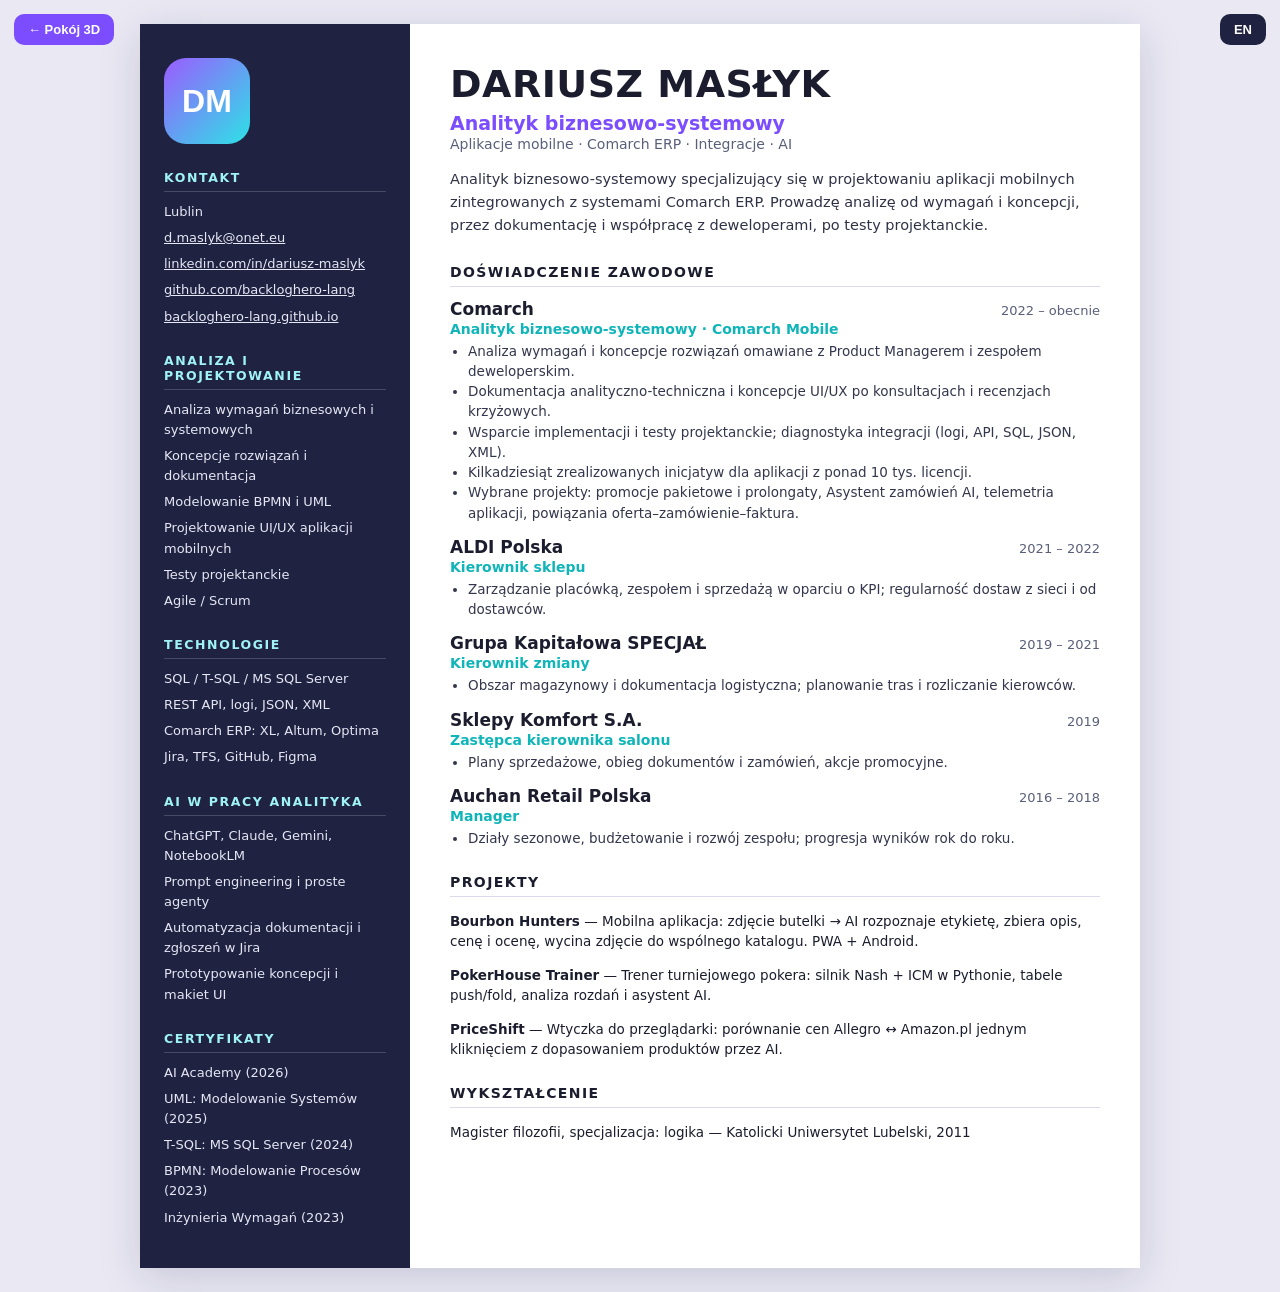
==== cv.html @ 75e98d04 "Interactive 3D CV room (Three.js): avatar at desk, beagle loop, 7 hotspots, day/night, PL/EN, PDF CV" ====
<!doctype html>
<html lang="pl">
<head>
  <meta charset="utf-8">
  <meta name="viewport" content="width=device-width,initial-scale=1">
  <title>Dariusz Masłyk — CV</title>
  <meta name="description" content="CV: Dariusz Masłyk, analityk biznesowo-systemowy (aplikacje mobilne, Comarch ERP, integracje, AI).">
  <link rel="icon" href="assets/favicon.svg" type="image/svg+xml">
  <style>
    :root{--side:#1f2240;--accent:#7b4dff;--cyan:#0fb5b9;--ink:#1b1d2e;--muted:#5a5f7a}
    *{box-sizing:border-box}
    body{margin:0;background:#e9e8f3;font-family:"Segoe UI",Inter,system-ui,sans-serif;color:var(--ink)}
    .page{display:grid;grid-template-columns:270px 1fr;max-width:1000px;margin:24px auto;background:#fff;box-shadow:0 10px 40px rgba(20,20,60,.15);min-height:1100px}
    aside{background:var(--side);color:#e6e7f5;padding:34px 24px}
    aside h3{margin:26px 0 10px;font-size:12.5px;letter-spacing:1.6px;text-transform:uppercase;color:#9ff3f5;border-bottom:1px solid rgba(255,255,255,.18);padding-bottom:6px}
    aside ul{list-style:none;padding:0;margin:0;font-size:13px;line-height:1.55}
    aside li{margin-bottom:6px}
    aside a{color:#e6e7f5}
    .logo{width:86px;height:86px;border-radius:22px;display:grid;place-items:center;font:800 32px "Segoe UI",sans-serif;color:#fff;background:linear-gradient(135deg,#9b5cff,#2de2e6)}
    main{padding:38px 40px}
    h1{margin:0;font-size:38px;letter-spacing:.5px}
    .title{margin:6px 0 2px;color:var(--accent);font-size:19px;font-weight:700}
    .sub{margin:0 0 16px;color:var(--muted);font-size:14px}
    .lead{font-size:14.5px;line-height:1.6;color:#2f3247}
    h2{margin:26px 0 12px;font-size:14px;letter-spacing:1.4px;text-transform:uppercase;border-bottom:1px solid #d9dbea;padding-bottom:6px}
    .job{margin-bottom:14px;break-inside:avoid}
    .job-h{display:flex;justify-content:space-between;align-items:baseline}
    .job-h b{font-size:17px}.job-h span{color:var(--muted);font-size:13px}
    .role{color:var(--cyan);font-weight:600;font-size:14px;margin:2px 0 4px}
    .job ul{margin:4px 0 0;padding-left:18px;font-size:13.5px;line-height:1.5;color:#33364c}
    .proj{margin-bottom:8px;font-size:13.5px;line-height:1.5}
    .lang{position:fixed;top:14px;right:14px;padding:8px 14px;border-radius:10px;background:var(--side);color:#fff;text-decoration:none;font:700 13px sans-serif}
    .back{position:fixed;top:14px;left:14px;padding:8px 14px;border-radius:10px;background:var(--accent);color:#fff;text-decoration:none;font:700 13px sans-serif}
    @media (max-width:760px){ .page{grid-template-columns:1fr;margin:0} main{padding:28px 20px} .lang,.back{position:static;display:inline-block;margin:10px 6px} }
    @media print{
      @page{size:A4;margin:0}
      body{background:#fff}
      .page{margin:0;box-shadow:none;max-width:none;min-height:297mm;grid-template-columns:72mm 1fr;-webkit-print-color-adjust:exact;print-color-adjust:exact}
      .lang,.back,.noprint{display:none}
      .page{height:297mm;min-height:0;overflow:hidden}
      main{padding:10mm 10mm 8mm}
      aside{padding:10mm 7mm}
      aside h3{margin:16px 0 7px;font-size:10.5px}
      aside ul{font-size:11.2px;line-height:1.42}
      aside li{margin-bottom:3px}
      .logo{width:64px;height:64px;font-size:24px;border-radius:16px}
      h1{font-size:30px}
      .title{font-size:16px}
      .sub{font-size:12px;margin-bottom:10px}
      .lead{font-size:12.3px;line-height:1.5;margin:0}
      h2{margin:14px 0 8px;font-size:11.5px}
      .job{margin-bottom:8px}
      .job-h b{font-size:14px}.job-h span{font-size:11.5px}
      .role{font-size:12px;margin:1px 0 2px}
      .job ul{font-size:11.4px;line-height:1.38}
      .proj{font-size:11.4px;line-height:1.4;margin:0 0 5px}
    }
  </style>
</head>
<body>
  <a class="back noprint" id="back" href="./">← Pokój 3D</a>
  <a class="lang noprint" id="langLink" href="?lang=en">EN</a>
  <div class="page" id="cv"></div>
  <script type="module">
    import { TEXT, PROFILE } from "./js/content.js";
    const lang = new URLSearchParams(location.search).get("lang") === "en" ? "en" : "pl";
    const T = TEXT[lang], P = T.panels;
    const L = lang === "en"
      ? { contact: "Contact", analysis: "Analysis & design", tech: "Technology", ai: "AI in analyst work", certs: "Certificates", exp: "Experience", projects: "Side projects", edu: "Education", back: "← 3D room", other: "PL" }
      : { contact: "Kontakt", analysis: "Analiza i projektowanie", tech: "Technologie", ai: "AI w pracy analityka", certs: "Certyfikaty", exp: "Doświadczenie zawodowe", projects: "Projekty", edu: "Wykształcenie", back: "← Pokój 3D", other: "EN" };
    document.documentElement.lang = lang;
    document.getElementById("back").textContent = L.back;
    const ll = document.getElementById("langLink"); ll.textContent = L.other; ll.href = lang === "en" ? "?lang=pl" : "?lang=en";
    const e = s => String(s).replace(/[&<>"]/g, c => ({ "&": "&amp;", "<": "&lt;", ">": "&gt;", '"': "&quot;" }[c]));
    const list = a => "<ul>" + a.map(x => "<li>" + e(x) + "</li>").join("") + "</ul>";
    const g = P.board.groups;
    document.getElementById("cv").innerHTML =
      '<aside><div class="logo">DM</div>' +
      "<h3>" + L.contact + "</h3><ul>" +
        "<li>" + e(PROFILE.city) + "</li>" +
        '<li><a href="mailto:' + PROFILE.email + '">' + e(PROFILE.email) + "</a></li>" +
        '<li><a href="' + PROFILE.linkedin + '">linkedin.com/in/dariusz-maslyk</a></li>' +
        '<li><a href="' + PROFILE.github + '">github.com/backloghero-lang</a></li>' +
        '<li><a href="https://backloghero-lang.github.io/">backloghero-lang.github.io</a></li></ul>' +
      "<h3>" + L.analysis + "</h3>" + list(g[0][1]) +
      "<h3>" + L.tech + "</h3>" + list(g[1][1]) +
      "<h3>" + L.ai + "</h3>" + list(g[2][1]) +
      "<h3>" + L.certs + "</h3>" + list(P.shelf.certs.map(c => c[0] + " (" + c[1] + ")")) +
      "</aside><main>" +
      "<h1>DARIUSZ MASŁYK</h1>" +
      '<p class="title">' + e(T.title) + '</p><p class="sub">' + e(T.subtitle) + "</p>" +
      '<p class="lead">' + e(P.desk.lead) + "</p>" +
      "<h2>" + L.exp + "</h2>" +
      P.wall.jobs.map(j => '<div class="job"><div class="job-h"><b>' + e(j.co) + "</b><span>" + e(j.years) + '</span></div><p class="role">' + e(j.role) + "</p>" + list(j.points) + "</div>").join("") +
      "<h2>" + L.projects + "</h2>" +
      P.console.projects.map(p => '<p class="proj"><b>' + e(p.name) + "</b> — " + e(p.desc) + "</p>").join("") +
      "<h2>" + L.edu + "</h2><p class='proj'>" + e(P.shelf.edu) + "</p>" +
      "</main>";
    document.title = "Dariusz Masłyk — CV";
  </script>
</body>
</html>
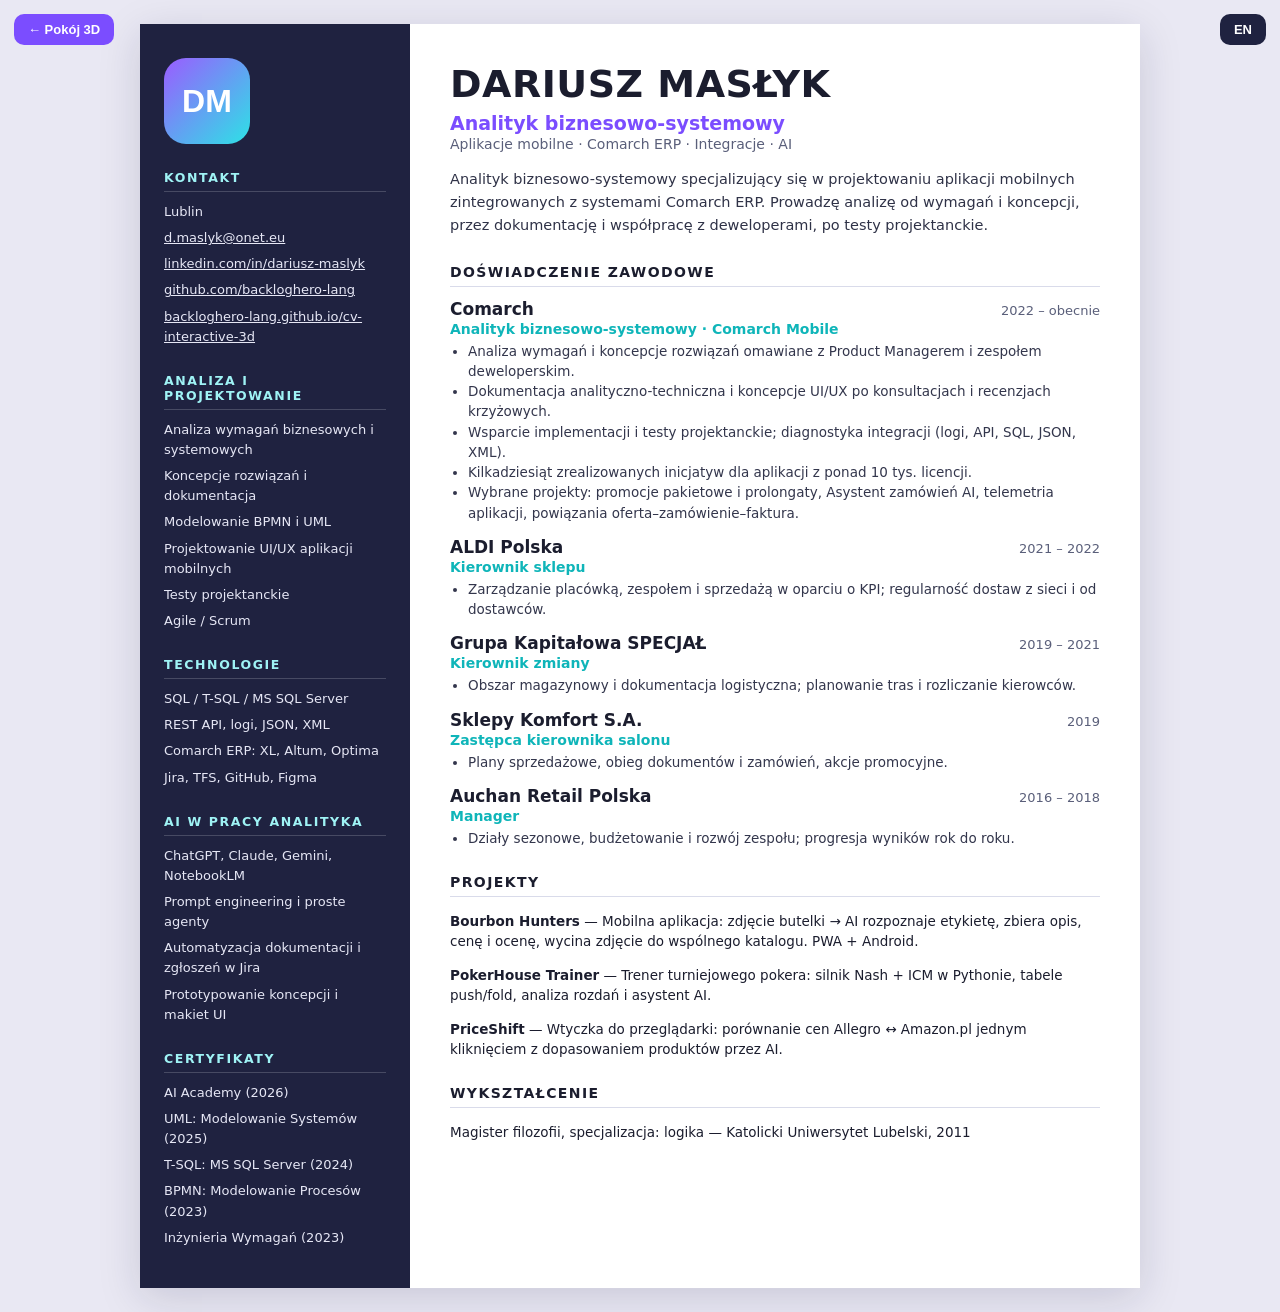
==== commit 88b049a2: "Rename to cv-interactive-3d: update site URLs, link preview and PDFs Co-Authored-By: Claude Opus 5.5" ====
--- a/cv.html
+++ b/cv.html
@@ -81,7 +81,7 @@
         '<li><a href="mailto:' + PROFILE.email + '">' + e(PROFILE.email) + "</a></li>" +
         '<li><a href="' + PROFILE.linkedin + '">linkedin.com/in/dariusz-maslyk</a></li>' +
         '<li><a href="' + PROFILE.github + '">github.com/backloghero-lang</a></li>' +
-        '<li><a href="https://backloghero-lang.github.io/">backloghero-lang.github.io</a></li></ul>' +
+        '<li><a href="https://backloghero-lang.github.io/cv-interactive-3d/">backloghero-lang.github.io/cv-interactive-3d</a></li></ul>' +
       "<h3>" + L.analysis + "</h3>" + list(g[0][1]) +
       "<h3>" + L.tech + "</h3>" + list(g[1][1]) +
       "<h3>" + L.ai + "</h3>" + list(g[2][1]) +
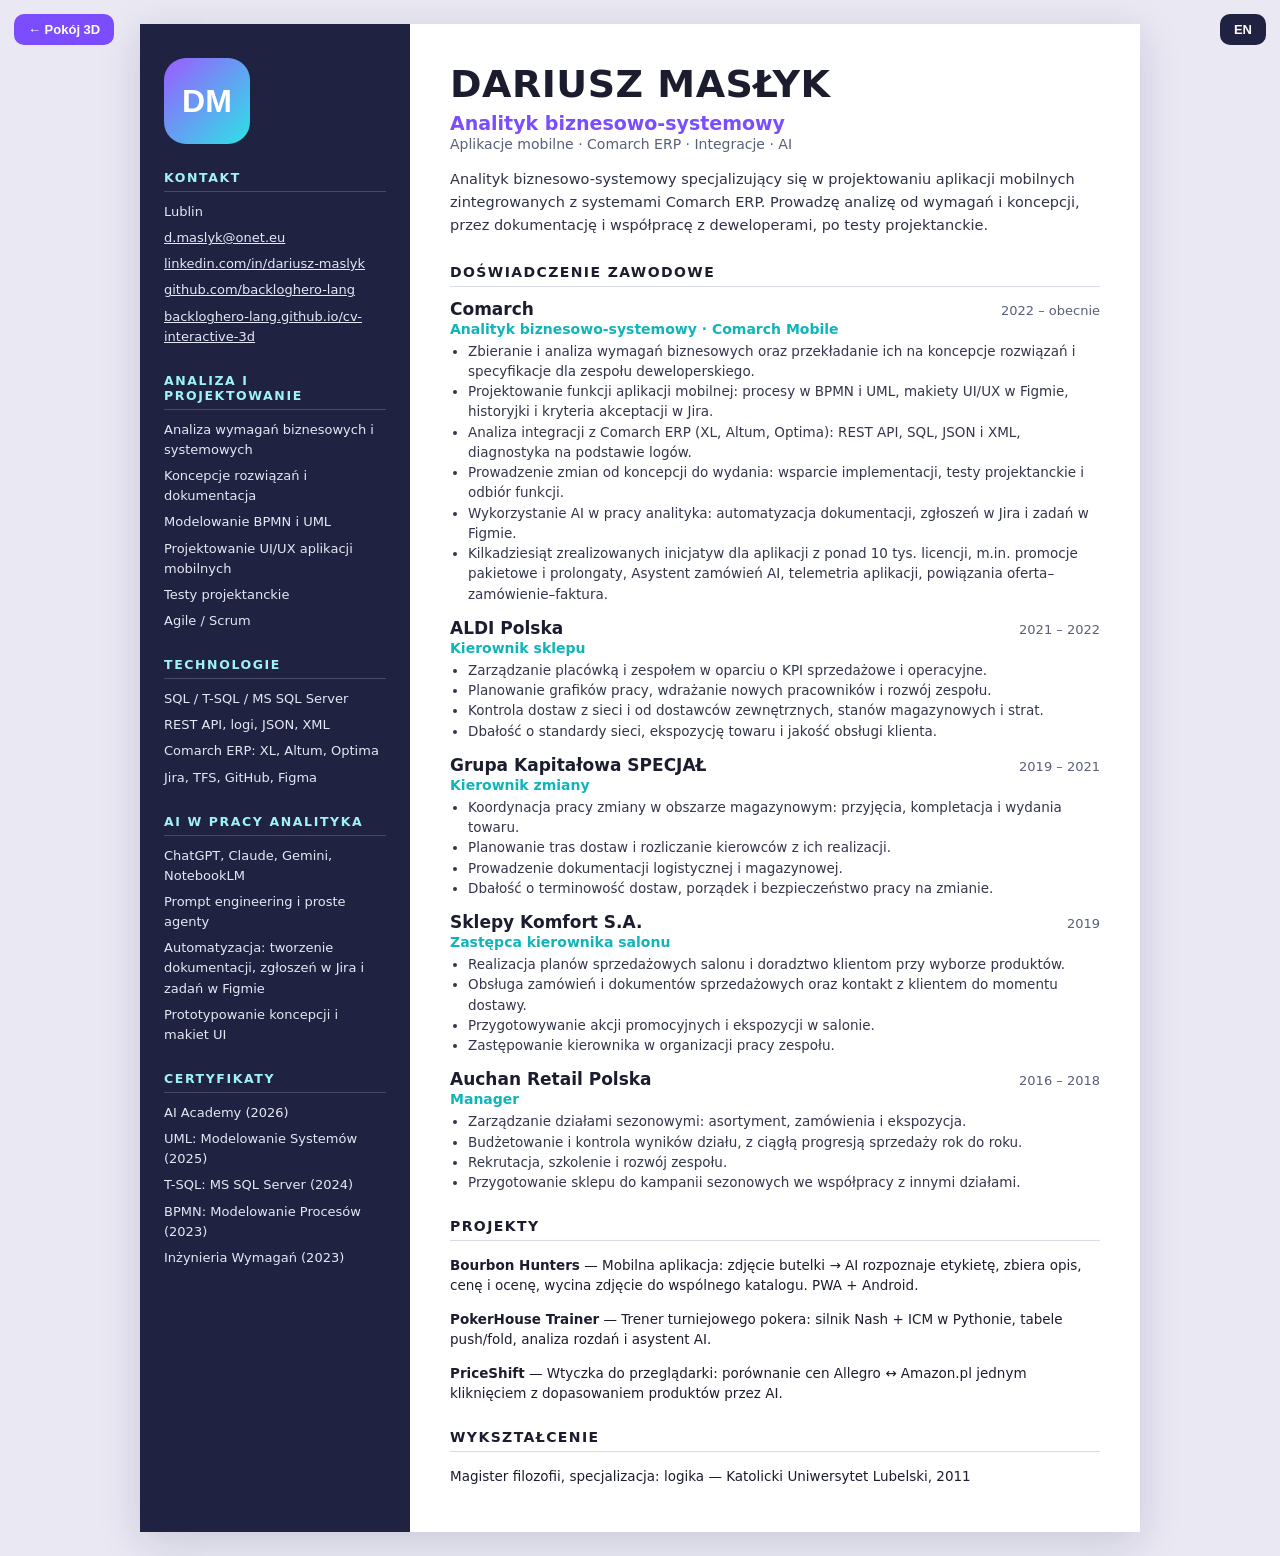
==== commit 73c783b9: "Swap Specjal and Auchan frames; richer experience descriptions (PL/EN) and PDFs Co-Authored-By: Clau" ====
--- a/cv.html
+++ b/cv.html
@@ -38,22 +38,22 @@
       .page{margin:0;box-shadow:none;max-width:none;min-height:297mm;grid-template-columns:72mm 1fr;-webkit-print-color-adjust:exact;print-color-adjust:exact}
       .lang,.back,.noprint{display:none}
       .page{height:297mm;min-height:0;overflow:hidden}
-      main{padding:10mm 10mm 8mm}
+      main{padding:8mm 9mm 6mm}
       aside{padding:10mm 7mm}
       aside h3{margin:16px 0 7px;font-size:10.5px}
       aside ul{font-size:11.2px;line-height:1.42}
       aside li{margin-bottom:3px}
       .logo{width:64px;height:64px;font-size:24px;border-radius:16px}
-      h1{font-size:30px}
+      h1{font-size:28px}
       .title{font-size:16px}
       .sub{font-size:12px;margin-bottom:10px}
-      .lead{font-size:12.3px;line-height:1.5;margin:0}
-      h2{margin:14px 0 8px;font-size:11.5px}
-      .job{margin-bottom:8px}
+      .lead{font-size:11.4px;line-height:1.42;margin:0}
+      h2{margin:10px 0 6px;font-size:11px}
+      .job{margin-bottom:5px}
       .job-h b{font-size:14px}.job-h span{font-size:11.5px}
       .role{font-size:12px;margin:1px 0 2px}
-      .job ul{font-size:11.4px;line-height:1.38}
-      .proj{font-size:11.4px;line-height:1.4;margin:0 0 5px}
+      .job ul{font-size:10.5px;line-height:1.3;margin-top:1px}
+      .proj{font-size:10.5px;line-height:1.32;margin:0 0 3px}
     }
   </style>
 </head>
